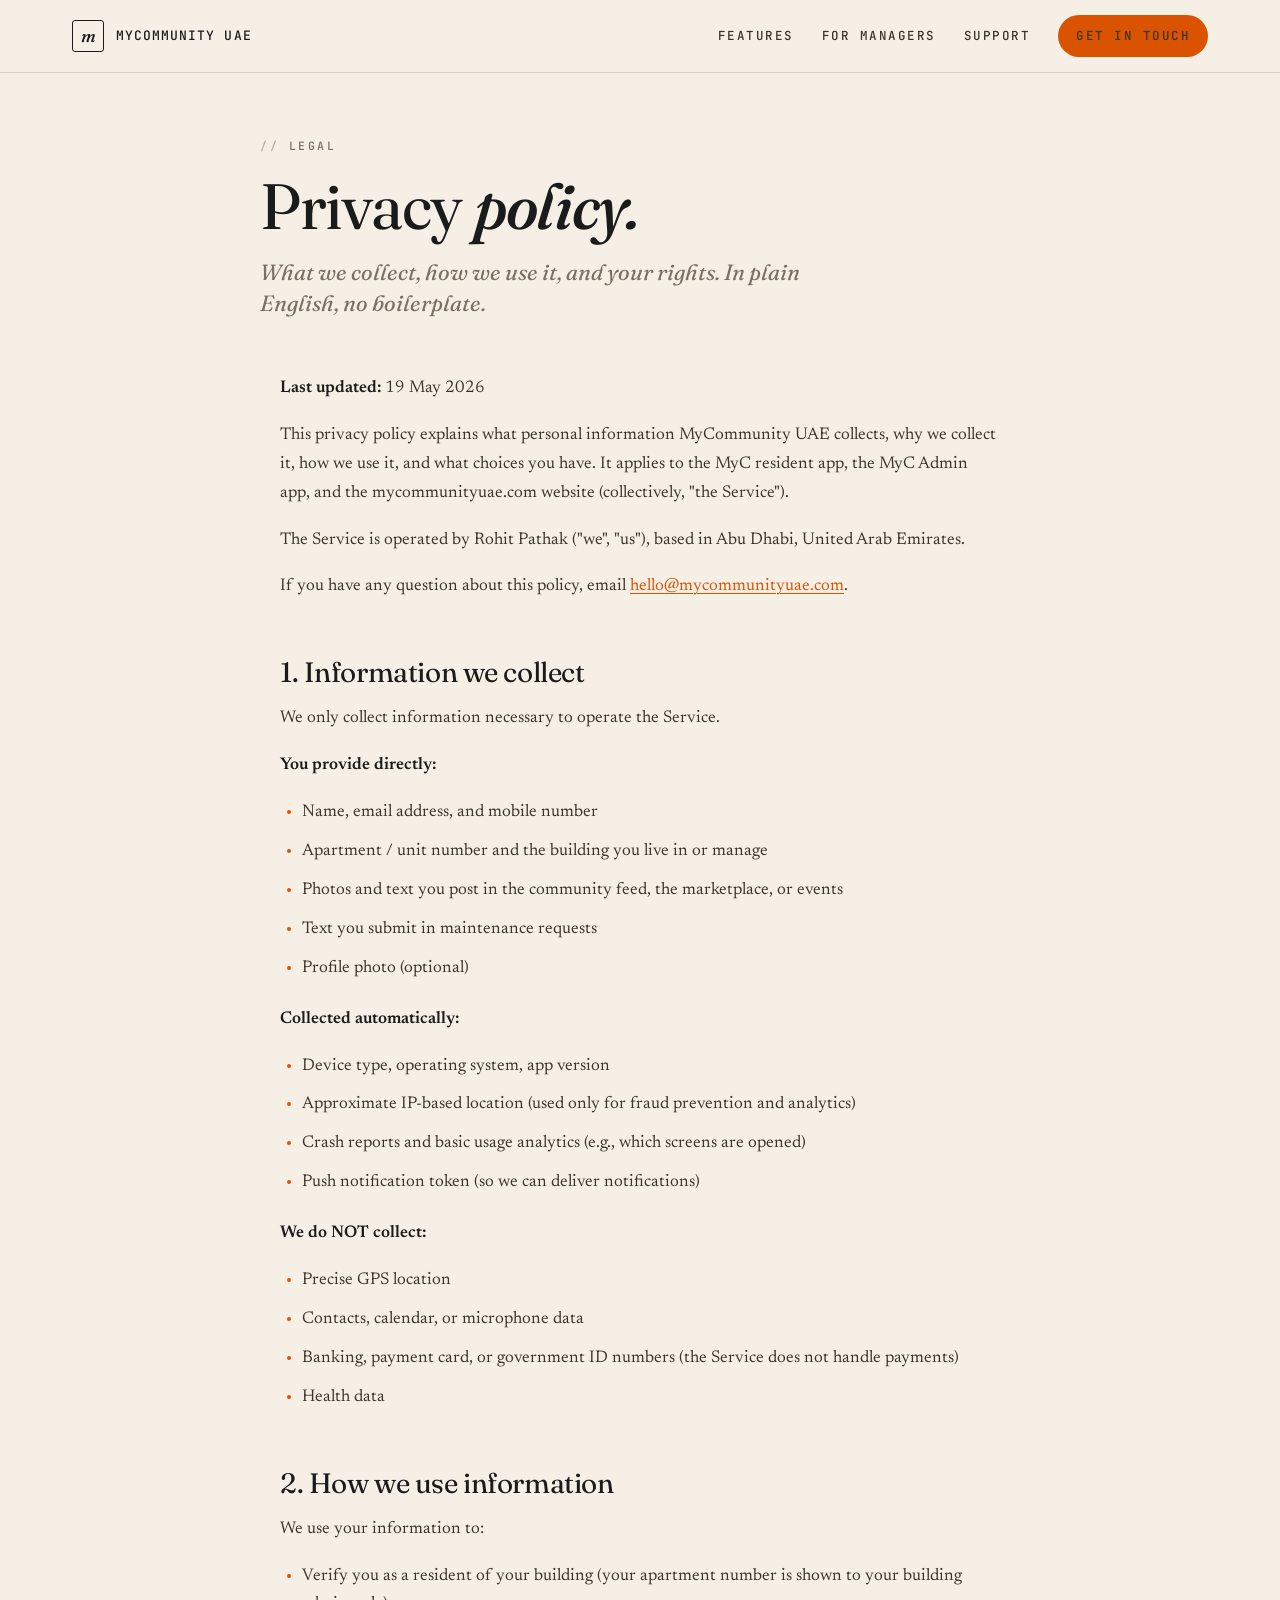
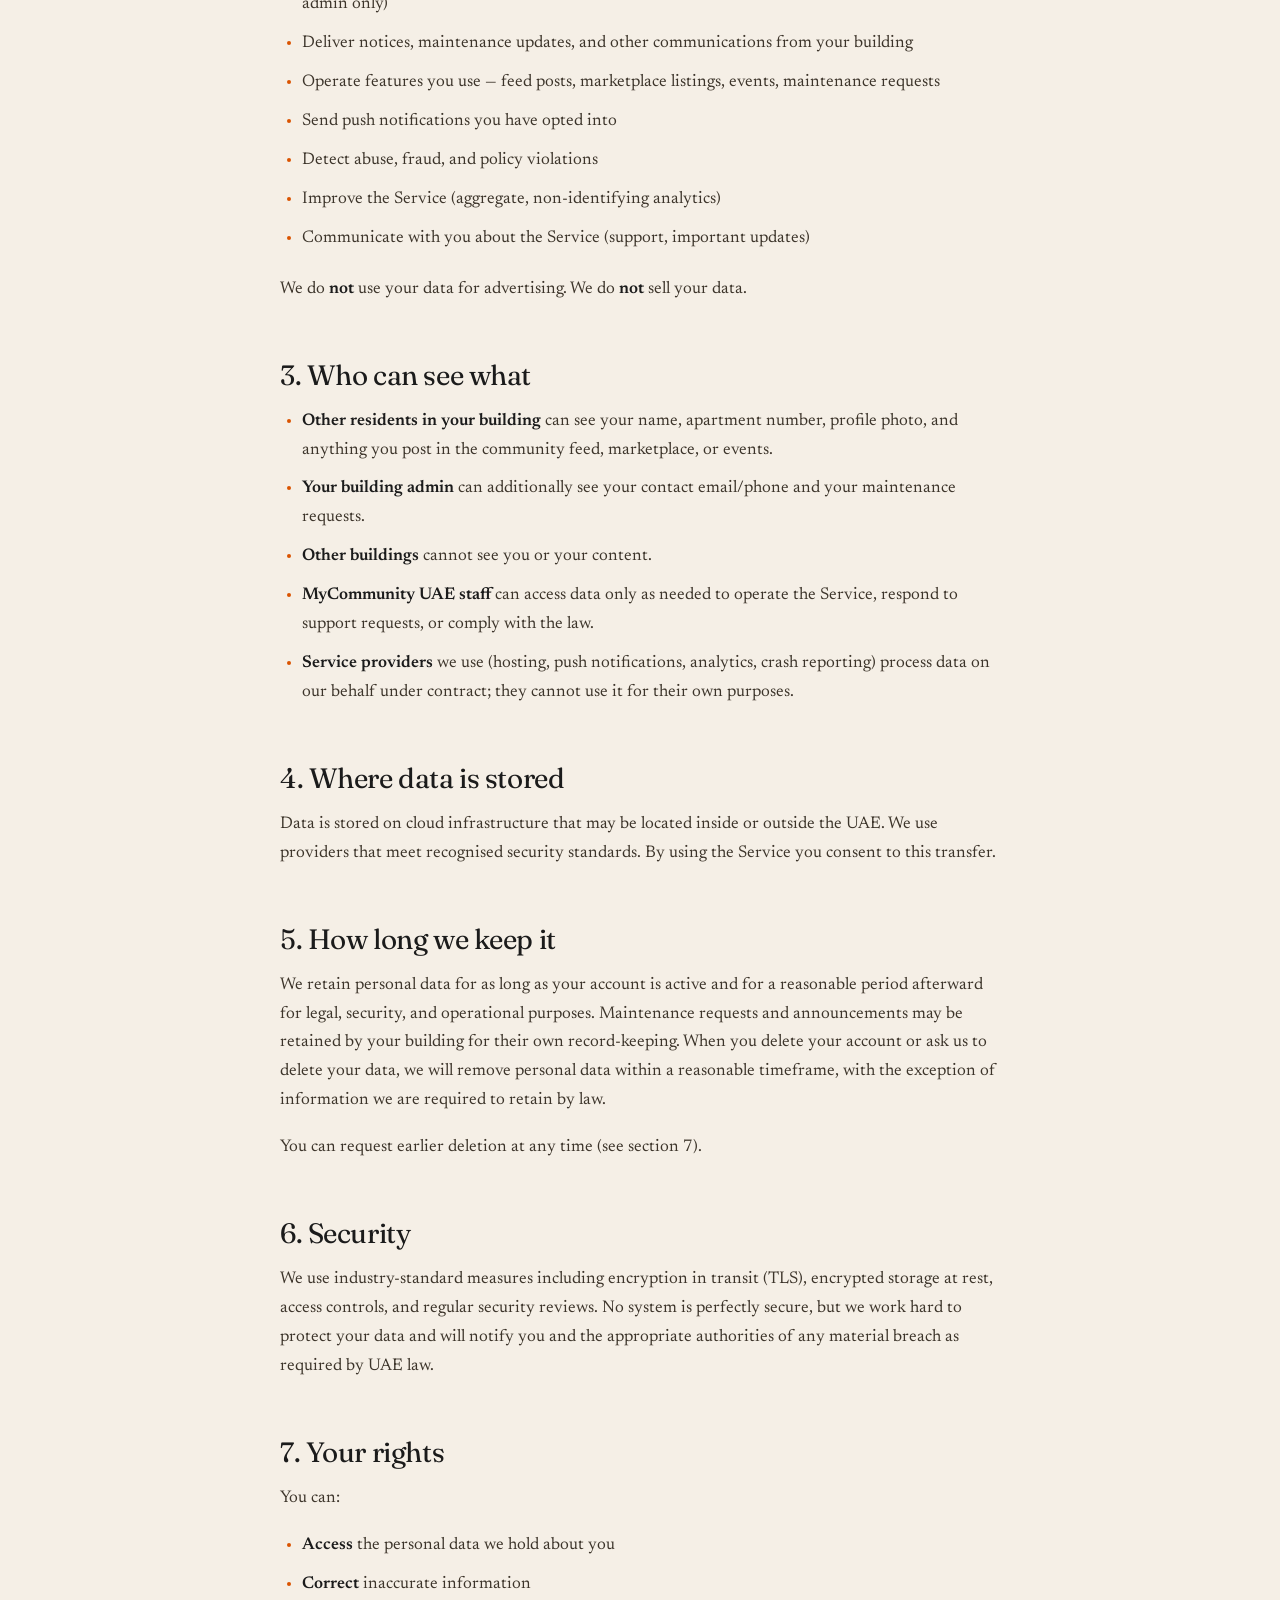
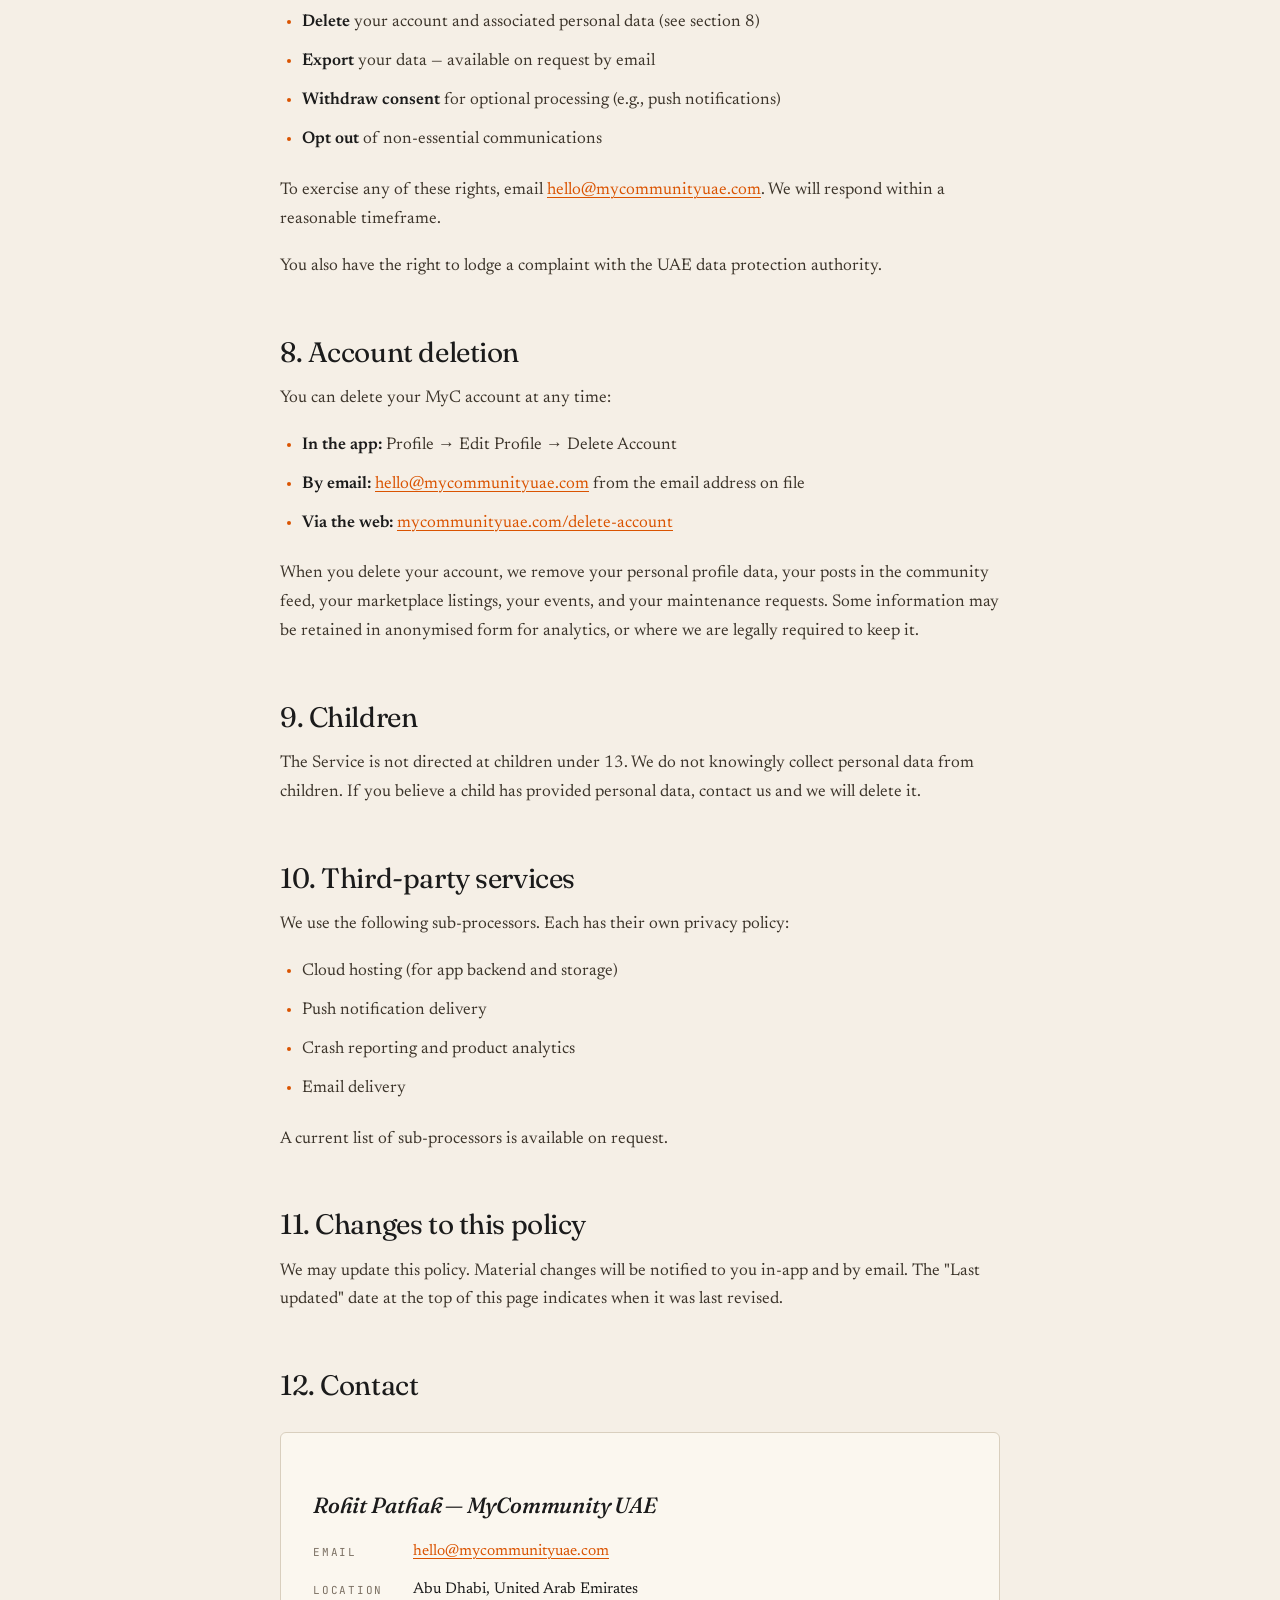
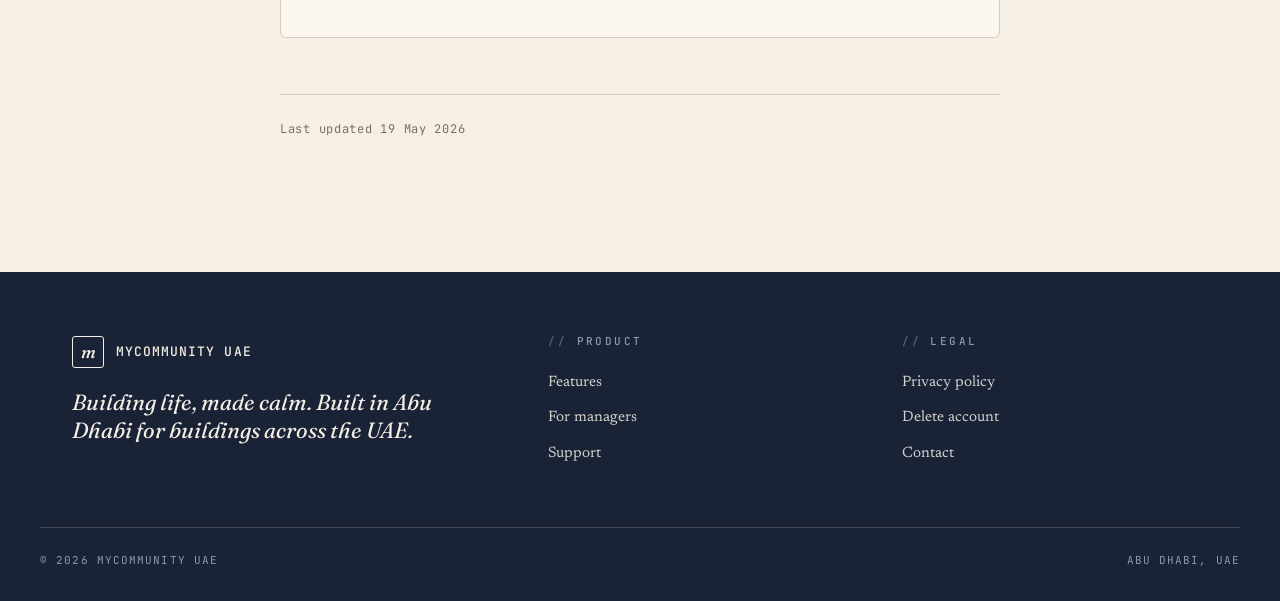
==== privacy.html @ 938ef139 "Initial MyCommunity UAE static site Co-authored-by: Cursor <cursoragent@cursor.com>" ====
<!doctype html>
<html lang="en">
<head>
<meta charset="utf-8">
<title>Privacy Policy — MyCommunity UAE</title>
<meta name="viewport" content="width=device-width,initial-scale=1">
<meta name="description" content="MyCommunity UAE privacy policy. What we collect, how we use it, and your rights.">
<link rel="icon" href="assets/icons/icon_resident.png">
<link rel="preconnect" href="https://fonts.googleapis.com">
<link rel="preconnect" href="https://fonts.gstatic.com" crossorigin>
<link href="https://fonts.googleapis.com/css2?family=Fraunces:ital,opsz,wght@0,9..144,400;0,9..144,500;0,9..144,600;1,9..144,400;1,9..144,500;1,9..144,600&family=Newsreader:ital,wght@0,400;0,500;0,600;1,400;1,500&family=JetBrains+Mono:wght@400;500;600;700&display=swap" rel="stylesheet">
<link rel="stylesheet" href="assets/styles.css">
</head>
<body>

<header class="site-header">
  <div class="wrap">
    <a href="/" class="brand">
      <div class="brand-mark"><em>m</em></div>
      <div class="brand-text">MyCommunity&nbsp;UAE</div>
    </a>
    <nav class="nav">
      <a href="/#features">Features</a>
      <a href="/#managers">For managers</a>
      <a href="/support.html">Support</a>
      <a href="mailto:hello@mycommunityuae.com" class="btn btn-primary">Get in touch</a>
    </nav>
  </div>
</header>

<main class="content-page">
  <div class="wrap">
    <div class="page-head">
      <div class="eyebrow">Legal</div>
      <h1>Privacy <em>policy.</em></h1>
      <p class="lede">What we collect, how we use it, and your rights. In plain English, no boilerplate.</p>
    </div>

    <article class="prose">
      <p><strong>Last updated:</strong> 19 May 2026</p>
      <p>This privacy policy explains what personal information MyCommunity UAE collects, why we collect it, how we use it, and what choices you have. It applies to the MyC resident app, the MyC Admin app, and the mycommunityuae.com website (collectively, "the Service").</p>
      <p>The Service is operated by Rohit Pathak ("we", "us"), based in Abu Dhabi, United Arab Emirates.</p>
      <p>If you have any question about this policy, email <a href="mailto:hello@mycommunityuae.com">hello@mycommunityuae.com</a>.</p>

      <h2>1. Information we collect</h2>
      <p>We only collect information necessary to operate the Service.</p>
      <p><strong>You provide directly:</strong></p>
      <ul>
        <li>Name, email address, and mobile number</li>
        <li>Apartment / unit number and the building you live in or manage</li>
        <li>Photos and text you post in the community feed, the marketplace, or events</li>
        <li>Text you submit in maintenance requests</li>
        <li>Profile photo (optional)</li>
      </ul>
      <p><strong>Collected automatically:</strong></p>
      <ul>
        <li>Device type, operating system, app version</li>
        <li>Approximate IP-based location (used only for fraud prevention and analytics)</li>
        <li>Crash reports and basic usage analytics (e.g., which screens are opened)</li>
        <li>Push notification token (so we can deliver notifications)</li>
      </ul>
      <p><strong>We do NOT collect:</strong></p>
      <ul>
        <li>Precise GPS location</li>
        <li>Contacts, calendar, or microphone data</li>
        <li>Banking, payment card, or government ID numbers (the Service does not handle payments)</li>
        <li>Health data</li>
      </ul>

      <h2>2. How we use information</h2>
      <p>We use your information to:</p>
      <ul>
        <li>Verify you as a resident of your building (your apartment number is shown to your building admin only)</li>
        <li>Deliver notices, maintenance updates, and other communications from your building</li>
        <li>Operate features you use — feed posts, marketplace listings, events, maintenance requests</li>
        <li>Send push notifications you have opted into</li>
        <li>Detect abuse, fraud, and policy violations</li>
        <li>Improve the Service (aggregate, non-identifying analytics)</li>
        <li>Communicate with you about the Service (support, important updates)</li>
      </ul>
      <p>We do <strong>not</strong> use your data for advertising. We do <strong>not</strong> sell your data.</p>

      <h2>3. Who can see what</h2>
      <ul>
        <li><strong>Other residents in your building</strong> can see your name, apartment number, profile photo, and anything you post in the community feed, marketplace, or events.</li>
        <li><strong>Your building admin</strong> can additionally see your contact email/phone and your maintenance requests.</li>
        <li><strong>Other buildings</strong> cannot see you or your content.</li>
        <li><strong>MyCommunity UAE staff</strong> can access data only as needed to operate the Service, respond to support requests, or comply with the law.</li>
        <li><strong>Service providers</strong> we use (hosting, push notifications, analytics, crash reporting) process data on our behalf under contract; they cannot use it for their own purposes.</li>
      </ul>

      <h2>4. Where data is stored</h2>
      <p>Data is stored on cloud infrastructure that may be located inside or outside the UAE. We use providers that meet recognised security standards. By using the Service you consent to this transfer.</p>

      <h2>5. How long we keep it</h2>
      <p>We retain personal data for as long as your account is active and for a reasonable period afterward for legal, security, and operational purposes. Maintenance requests and announcements may be retained by your building for their own record-keeping. When you delete your account or ask us to delete your data, we will remove personal data within a reasonable timeframe, with the exception of information we are required to retain by law.</p>
      <p>You can request earlier deletion at any time (see section 7).</p>

      <h2>6. Security</h2>
      <p>We use industry-standard measures including encryption in transit (TLS), encrypted storage at rest, access controls, and regular security reviews. No system is perfectly secure, but we work hard to protect your data and will notify you and the appropriate authorities of any material breach as required by UAE law.</p>

      <h2>7. Your rights</h2>
      <p>You can:</p>
      <ul>
        <li><strong>Access</strong> the personal data we hold about you</li>
        <li><strong>Correct</strong> inaccurate information</li>
        <li><strong>Delete</strong> your account and associated personal data (see section 8)</li>
        <li><strong>Export</strong> your data — available on request by email</li>
        <li><strong>Withdraw consent</strong> for optional processing (e.g., push notifications)</li>
        <li><strong>Opt out</strong> of non-essential communications</li>
      </ul>
      <p>To exercise any of these rights, email <a href="mailto:hello@mycommunityuae.com">hello@mycommunityuae.com</a>. We will respond within a reasonable timeframe.</p>
      <p>You also have the right to lodge a complaint with the UAE data protection authority.</p>

      <h2>8. Account deletion</h2>
      <p>You can delete your MyC account at any time:</p>
      <ul>
        <li><strong>In the app:</strong> Profile → Edit Profile → Delete Account</li>
        <li><strong>By email:</strong> <a href="mailto:hello@mycommunityuae.com">hello@mycommunityuae.com</a> from the email address on file</li>
        <li><strong>Via the web:</strong> <a href="/delete-account.html">mycommunityuae.com/delete-account</a></li>
      </ul>
      <p>When you delete your account, we remove your personal profile data, your posts in the community feed, your marketplace listings, your events, and your maintenance requests. Some information may be retained in anonymised form for analytics, or where we are legally required to keep it.</p>

      <h2>9. Children</h2>
      <p>The Service is not directed at children under 13. We do not knowingly collect personal data from children. If you believe a child has provided personal data, contact us and we will delete it.</p>

      <h2>10. Third-party services</h2>
      <p>We use the following sub-processors. Each has their own privacy policy:</p>
      <ul>
        <li>Cloud hosting (for app backend and storage)</li>
        <li>Push notification delivery</li>
        <li>Crash reporting and product analytics</li>
        <li>Email delivery</li>
      </ul>
      <p>A current list of sub-processors is available on request.</p>

      <h2>11. Changes to this policy</h2>
      <p>We may update this policy. Material changes will be notified to you in-app and by email. The "Last updated" date at the top of this page indicates when it was last revised.</p>

      <h2>12. Contact</h2>
      <div class="contact-card">
        <h3>Rohit Pathak — MyCommunity UAE</h3>
        <div class="row"><span class="lbl">Email</span><span class="val"><a href="mailto:hello@mycommunityuae.com">hello@mycommunityuae.com</a></span></div>
        <div class="row"><span class="lbl">Location</span><span class="val">Abu Dhabi, United Arab Emirates</span></div>
      </div>

      <div class="last-updated">Last updated 19 May 2026</div>
    </article>
  </div>
</main>

<footer class="site-footer">
  <div class="wrap">
    <div>
      <a href="/" class="footer-brand">
        <div class="brand-mark"><em>m</em></div>
        <div class="brand-text">MyCommunity&nbsp;UAE</div>
      </a>
      <p class="footer-tagline">Building life, made calm. Built in Abu Dhabi for buildings across the UAE.</p>
    </div>
    <div class="footer-col">
      <h4>Product</h4>
      <a href="/#features">Features</a>
      <a href="/#managers">For managers</a>
      <a href="/support.html">Support</a>
    </div>
    <div class="footer-col">
      <h4>Legal</h4>
      <a href="/privacy.html">Privacy policy</a>
      <a href="/delete-account.html">Delete account</a>
      <a href="mailto:hello@mycommunityuae.com">Contact</a>
    </div>
  </div>
  <div class="footer-bottom">
    <span>© 2026 MyCommunity UAE</span>
    <span>Abu Dhabi, UAE</span>
  </div>
</footer>

</body>
</html>
---- assets/styles.css ----
/* ================================================================
   MyCommunity UAE — Site Styles
   Editorial layout · Fraunces serif · JetBrains Mono accents
   ================================================================ */

:root {
  /* Brand palette (flyer-derived) */
  --navy:        #1A2336;
  --navy-2:      #232E48;
  --cream:       #F5EFE6;
  --cream-2:     #EFE7DA;
  --paper:       #FBF7EF;
  --ink:         #1B1B1B;
  --ink-2:       #3C342A;
  --muted:       #7A6F62;
  --muted-on-dk: #8E97AE;
  --rule:        #D9CFBE;
  --rule-on-dk:  rgba(245, 239, 230, 0.18);
  --accent:      #DA5300;
  --accent-2:    #B8472A;

  /* Typography */
  --serif:       'Fraunces', 'Newsreader', Georgia, serif;
  --serif-text:  'Newsreader', Georgia, serif;
  --mono:        'JetBrains Mono', 'IBM Plex Mono', ui-monospace, monospace;

  /* Layout */
  --max-w:       1200px;
  --gutter:      32px;

  /* Easing */
  --ease-out:    cubic-bezier(0.16, 1, 0.3, 1);
}

/* ----- Reset ----- */
*, *::before, *::after { box-sizing: border-box; }
html { -webkit-text-size-adjust: 100%; scroll-behavior: smooth; }
body {
  margin: 0;
  background: var(--cream);
  color: var(--ink);
  font-family: var(--serif-text);
  font-size: 17px;
  line-height: 1.55;
  -webkit-font-smoothing: antialiased;
  text-rendering: optimizeLegibility;
}
img { max-width: 100%; height: auto; display: block; }
a { color: inherit; }
button { font: inherit; cursor: pointer; }

/* ----- Type ----- */
.eyebrow {
  font-family: var(--mono);
  font-size: 11.5px;
  font-weight: 500;
  letter-spacing: 0.22em;
  text-transform: uppercase;
  color: var(--muted);
}
.eyebrow::before { content: '// '; opacity: 0.5; }
.eyebrow.on-dark { color: var(--muted-on-dk); }

h1, h2, h3, h4 {
  font-family: var(--serif);
  font-weight: 400;
  letter-spacing: -0.02em;
  line-height: 1.04;
  margin: 0;
  color: inherit;
}
h1 { font-size: clamp(48px, 6vw, 84px); }
h2 { font-size: clamp(36px, 4.5vw, 56px); }
h3 { font-size: clamp(22px, 2.4vw, 30px); letter-spacing: -0.01em; line-height: 1.15; }
h1 em, h2 em, h3 em { font-style: italic; font-weight: 500; }

p { margin: 0; }

/* ----- Container ----- */
.wrap {
  max-width: var(--max-w);
  margin: 0 auto;
  padding: 0 var(--gutter);
}

/* ================================================================
   HEADER
   ================================================================ */
.site-header {
  position: sticky; top: 0;
  z-index: 50;
  background: rgba(245, 239, 230, 0.88);
  backdrop-filter: saturate(180%) blur(14px);
  -webkit-backdrop-filter: saturate(180%) blur(14px);
  border-bottom: 0.5px solid var(--rule);
}
.site-header.on-dark {
  background: rgba(26, 35, 54, 0.88);
  border-bottom-color: var(--rule-on-dk);
}
.site-header .wrap {
  display: flex;
  align-items: center;
  height: 72px;
  gap: 28px;
}
.brand {
  display: flex; align-items: center; gap: 12px;
  text-decoration: none;
  color: var(--ink);
}
.site-header.on-dark .brand { color: var(--cream); }
.brand-mark {
  width: 32px; height: 32px;
  border: 1.4px solid currentColor;
  border-radius: 3px;
  display: flex; align-items: center; justify-content: center;
  font-family: var(--serif);
  font-style: italic;
  font-weight: 500;
  font-size: 17px;
}
.brand-text {
  font-family: var(--mono);
  font-size: 13px;
  font-weight: 500;
  letter-spacing: 0.08em;
  text-transform: uppercase;
}
.nav { margin-left: auto; display: flex; align-items: center; gap: 28px; }
.nav a {
  font-family: var(--mono);
  font-size: 12.5px;
  font-weight: 500;
  letter-spacing: 0.12em;
  text-transform: uppercase;
  color: var(--ink-2);
  text-decoration: none;
  transition: color 0.18s var(--ease-out);
}
.site-header.on-dark .nav a { color: var(--muted-on-dk); }
.nav a:hover { color: var(--accent); }

.btn {
  display: inline-flex; align-items: center; gap: 8px;
  font-family: var(--mono);
  font-size: 12px;
  font-weight: 500;
  letter-spacing: 0.16em;
  text-transform: uppercase;
  padding: 11px 18px;
  border-radius: 100px;
  text-decoration: none;
  transition: transform 0.18s var(--ease-out), background 0.18s var(--ease-out);
  border: none;
}
.btn-primary {
  background: var(--accent);
  color: var(--cream);
}
.btn-primary:hover { background: var(--accent-2); }
.btn-ghost {
  background: transparent;
  color: inherit;
  border: 1px solid currentColor;
}
.btn-ghost:hover { background: rgba(0,0,0,0.05); }
.btn:hover { transform: translateY(-1px); }

/* ================================================================
   FOOTER
   ================================================================ */
.site-footer {
  background: var(--navy);
  color: var(--cream);
  padding: 64px 0 32px;
  margin-top: 100px;
}
.site-footer .wrap {
  display: grid;
  grid-template-columns: 1.4fr 1fr 1fr;
  gap: 48px;
  align-items: flex-start;
}
.footer-brand {
  display: flex; align-items: center; gap: 12px;
  color: var(--cream);
  text-decoration: none;
  margin-bottom: 20px;
}
.footer-tagline {
  font-family: var(--serif);
  font-style: italic;
  font-size: 22px;
  line-height: 1.3;
  color: var(--cream);
  max-width: 360px;
  margin: 0 0 24px;
}
.footer-col h4 {
  font-family: var(--mono);
  font-size: 11px;
  font-weight: 500;
  letter-spacing: 0.22em;
  text-transform: uppercase;
  color: var(--muted-on-dk);
  margin: 0 0 18px;
}
.footer-col h4::before { content: '// '; opacity: 0.55; }
.footer-col a {
  display: block;
  font-family: var(--serif-text);
  font-size: 15px;
  color: var(--cream);
  text-decoration: none;
  padding: 6px 0;
  opacity: 0.85;
  transition: opacity 0.18s var(--ease-out), color 0.18s var(--ease-out);
}
.footer-col a:hover { opacity: 1; color: var(--accent); }
.footer-bottom {
  border-top: 0.5px solid var(--rule-on-dk);
  margin: 56px var(--gutter) 0;
  padding: 24px 0 0;
  display: flex;
  justify-content: space-between;
  font-family: var(--mono);
  font-size: 11px;
  letter-spacing: 0.1em;
  color: var(--muted-on-dk);
  text-transform: uppercase;
  max-width: var(--max-w);
  margin-left: auto;
  margin-right: auto;
}

/* ================================================================
   CONTENT PAGES (privacy, support, delete-account)
   ================================================================ */
.content-page {
  padding: 64px 0 32px;
}
.content-page .page-head {
  max-width: 760px;
  margin: 0 auto 56px;
  text-align: left;
}
.content-page .page-head .eyebrow { display: block; margin-bottom: 18px; }
.content-page h1 {
  font-size: clamp(40px, 5vw, 64px);
}
.content-page .page-head .lede {
  font-family: var(--serif);
  font-style: italic;
  font-size: 22px;
  line-height: 1.4;
  color: var(--muted);
  margin-top: 18px;
  max-width: 620px;
}

.prose {
  max-width: 720px;
  margin: 0 auto;
  font-size: 17px;
  line-height: 1.7;
  color: var(--ink-2);
}
.prose h2 {
  font-family: var(--serif);
  font-size: 28px;
  letter-spacing: -0.015em;
  margin: 56px 0 18px;
  color: var(--ink);
}
.prose h2:first-child { margin-top: 0; }
.prose h3 {
  font-family: var(--serif);
  font-size: 20px;
  font-weight: 500;
  margin: 32px 0 12px;
  color: var(--ink);
}
.prose p { margin: 0 0 18px; }
.prose strong { color: var(--ink); font-weight: 600; }
.prose ul { margin: 0 0 22px; padding-left: 22px; }
.prose ul li { margin-bottom: 10px; }
.prose ul li::marker { color: var(--accent); }
.prose a { color: var(--accent); text-decoration: underline; text-decoration-thickness: 1px; text-underline-offset: 3px; }
.prose a:hover { color: var(--accent-2); }
.prose hr {
  border: none;
  border-top: 0.5px solid var(--rule);
  margin: 56px 0;
}
.prose .last-updated {
  font-family: var(--mono);
  font-size: 12px;
  letter-spacing: 0.06em;
  color: var(--muted);
  margin-top: 56px;
  padding-top: 24px;
  border-top: 0.5px solid var(--rule);
}

.contact-card {
  background: var(--paper);
  border: 0.5px solid var(--rule);
  border-radius: 6px;
  padding: 28px 32px;
  margin: 32px 0;
}
.contact-card h3 {
  font-family: var(--serif);
  font-style: italic;
  font-size: 22px;
  margin-bottom: 14px;
  color: var(--ink);
}
.contact-card .row {
  display: flex;
  padding: 6px 0;
  font-size: 15.5px;
}
.contact-card .row .lbl {
  font-family: var(--mono);
  font-size: 11px;
  letter-spacing: 0.16em;
  text-transform: uppercase;
  color: var(--muted);
  width: 100px;
  flex-shrink: 0;
  padding-top: 4px;
}
.contact-card .row .val { color: var(--ink); }

/* ================================================================
   RESPONSIVE
   ================================================================ */
@media (max-width: 860px) {
  :root { --gutter: 22px; }
  .nav { gap: 18px; }
  .nav a:not(.btn) { display: none; }
  .site-footer .wrap {
    grid-template-columns: 1fr;
    gap: 40px;
  }
  .footer-bottom {
    flex-direction: column;
    gap: 8px;
  }
}
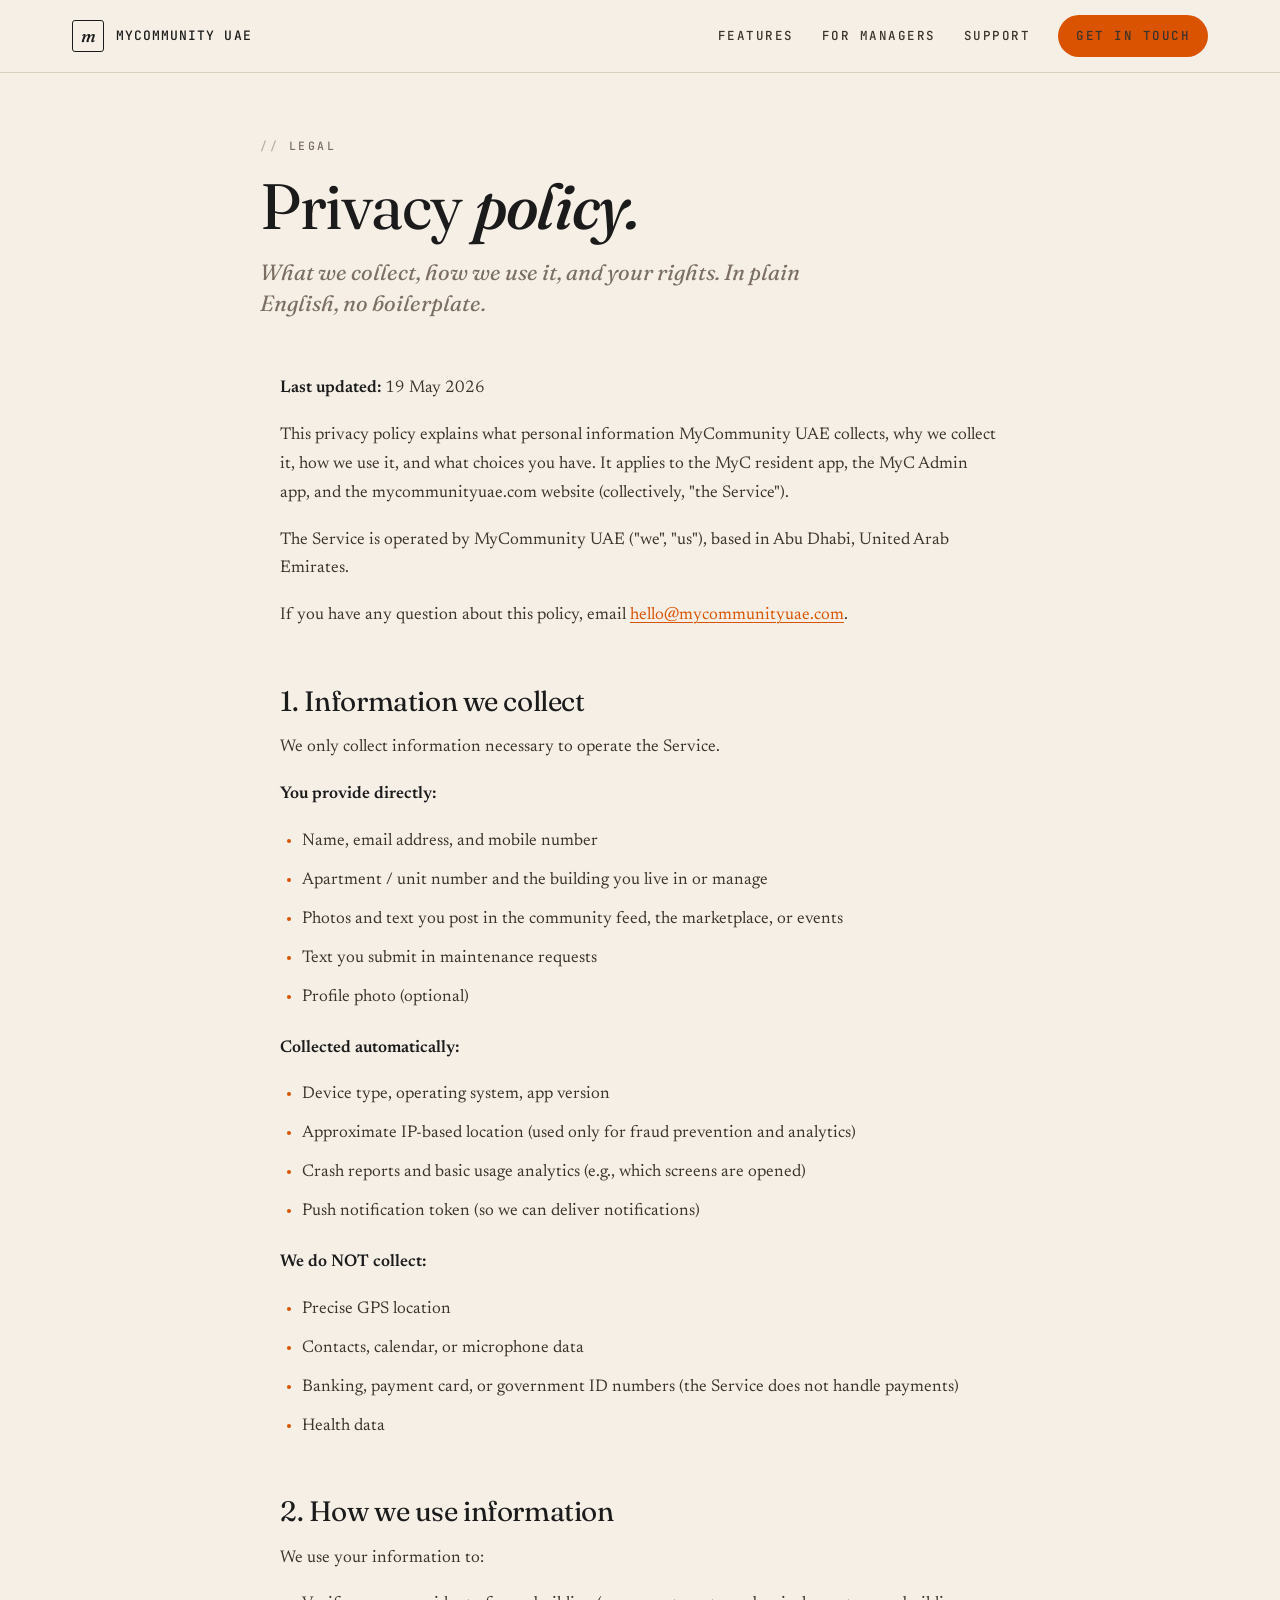
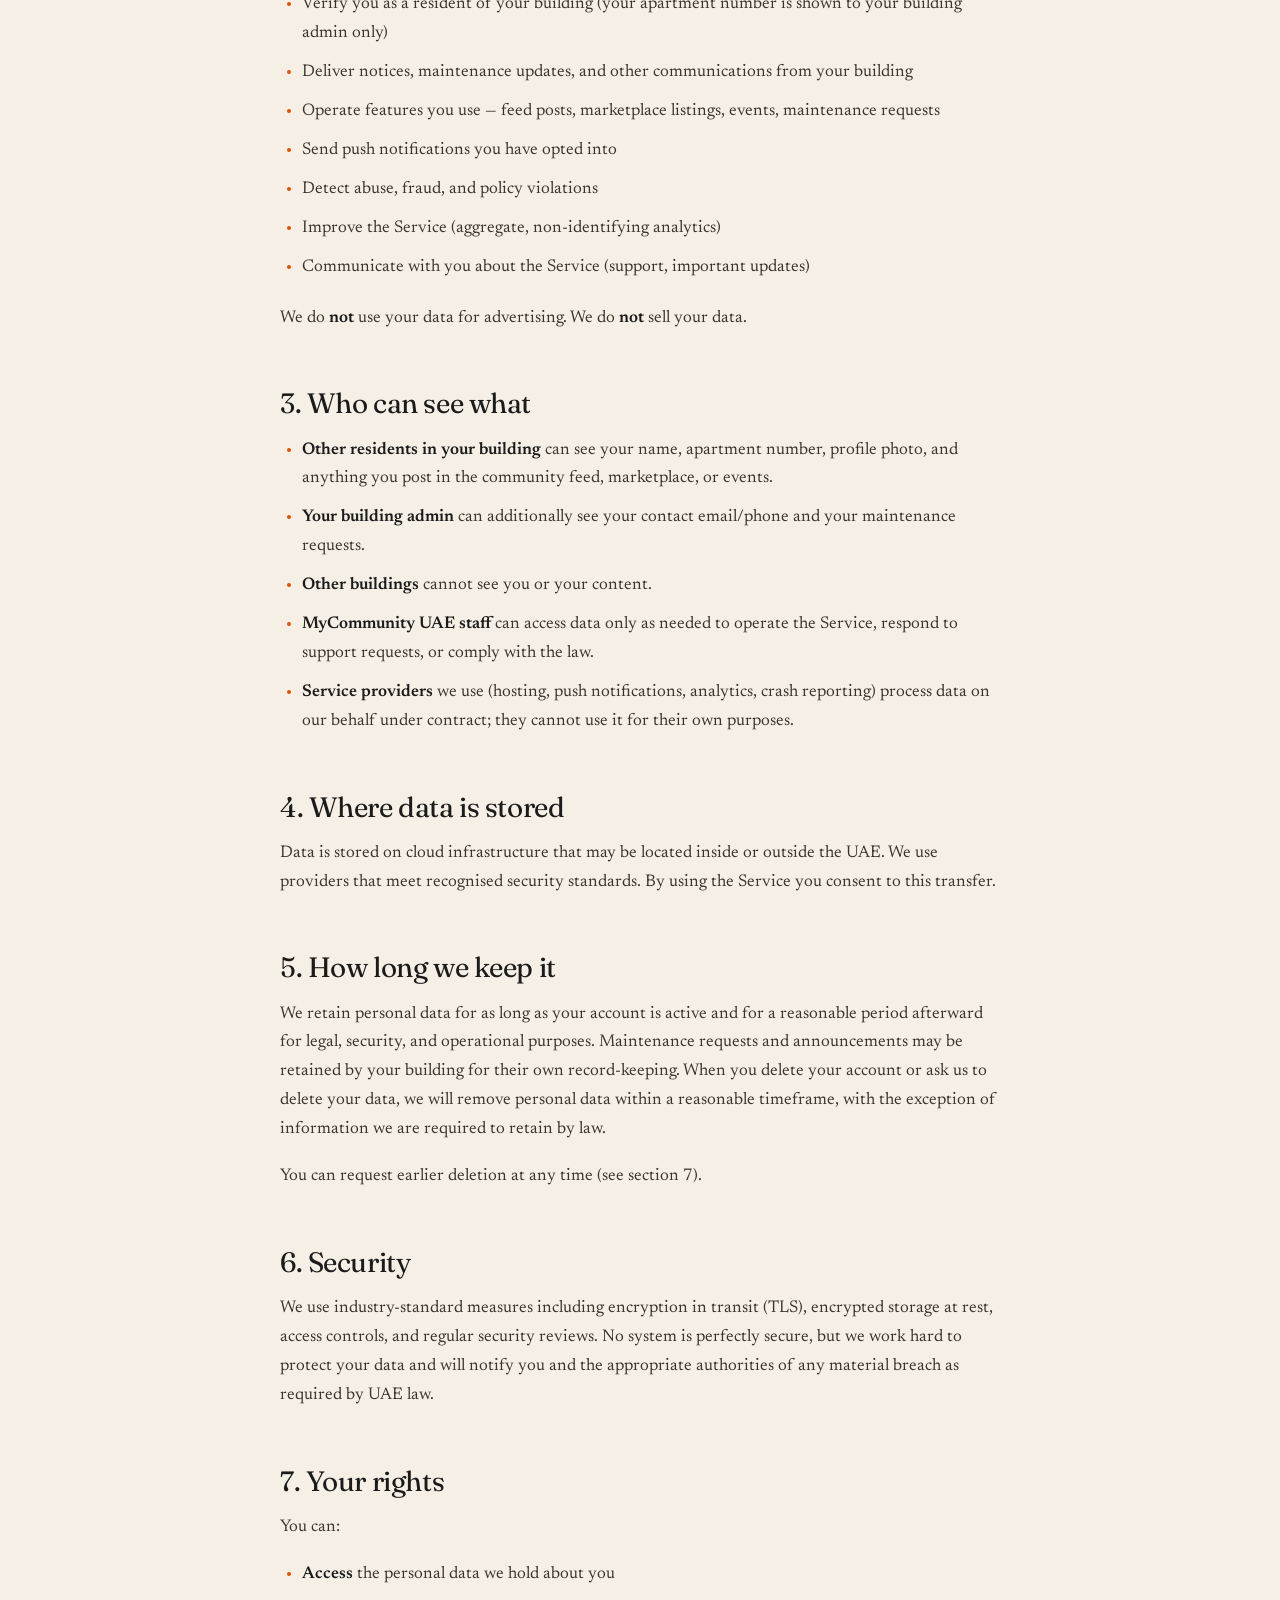
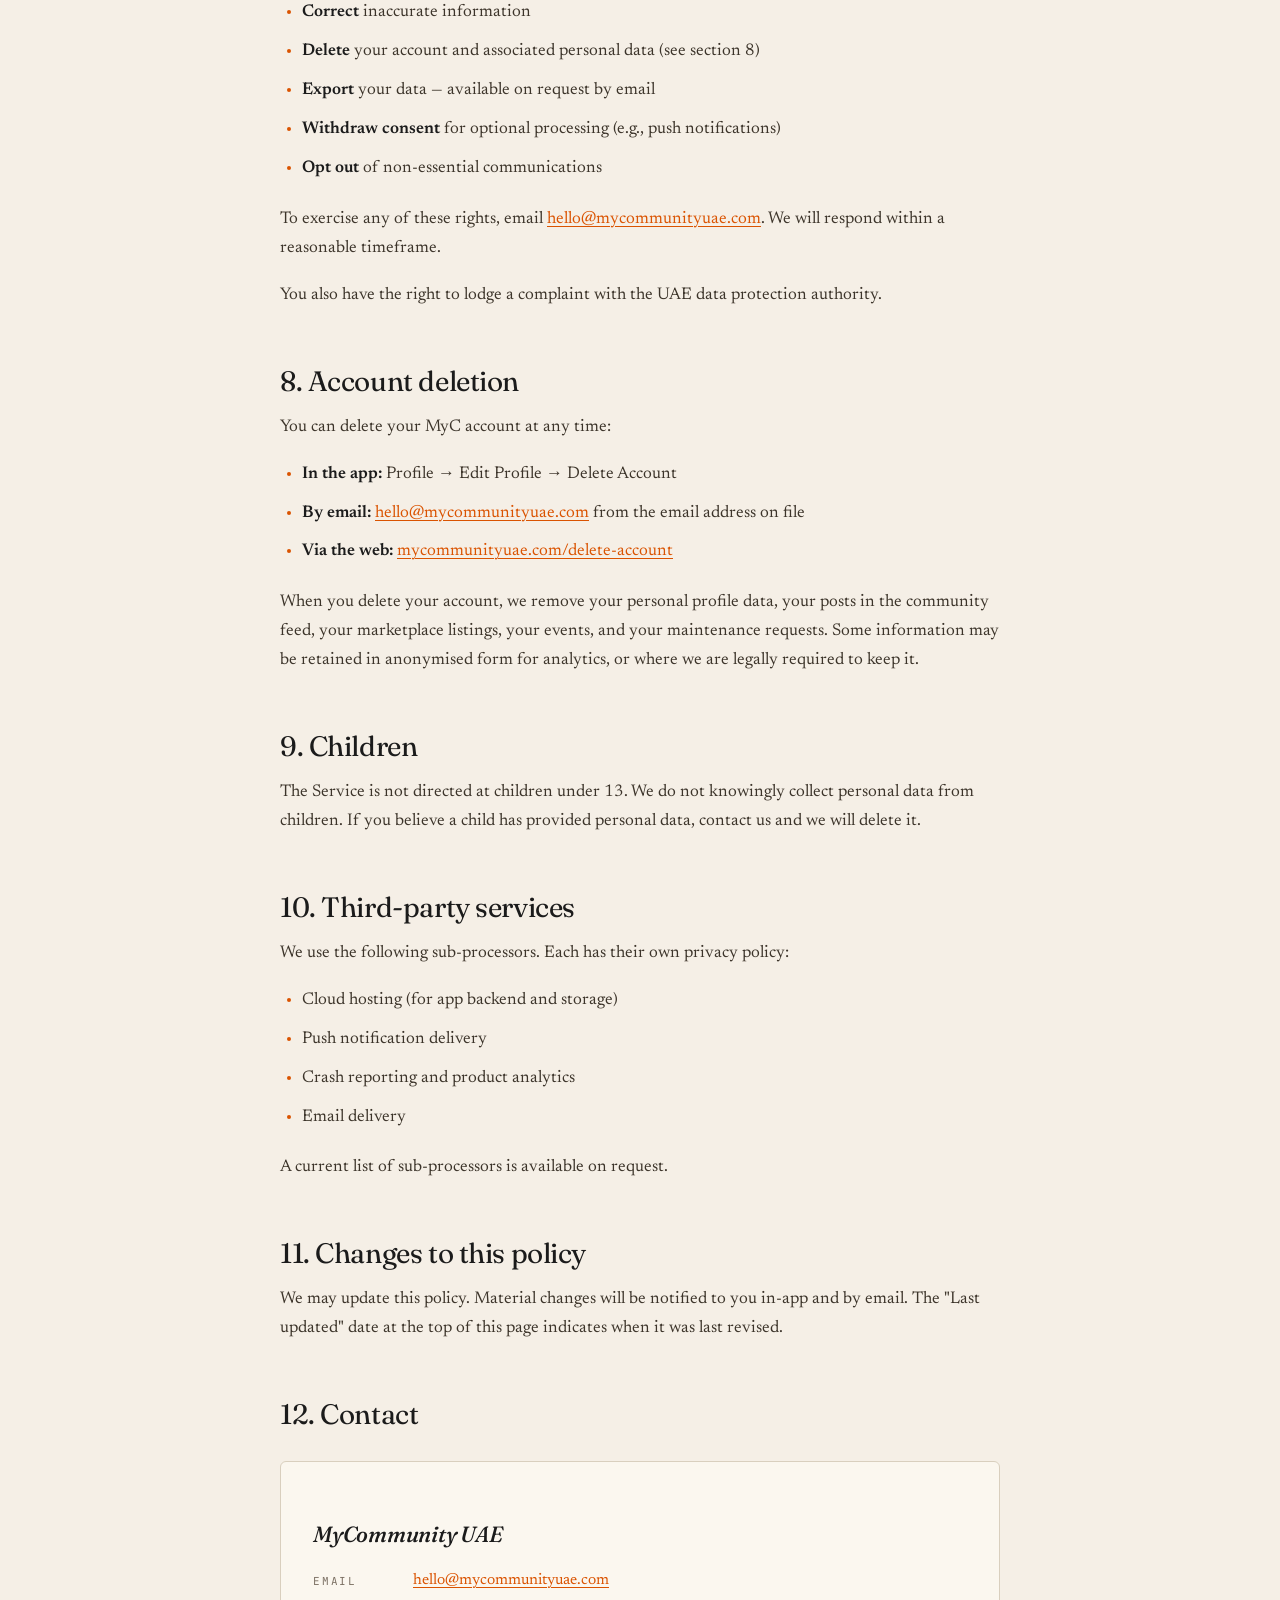
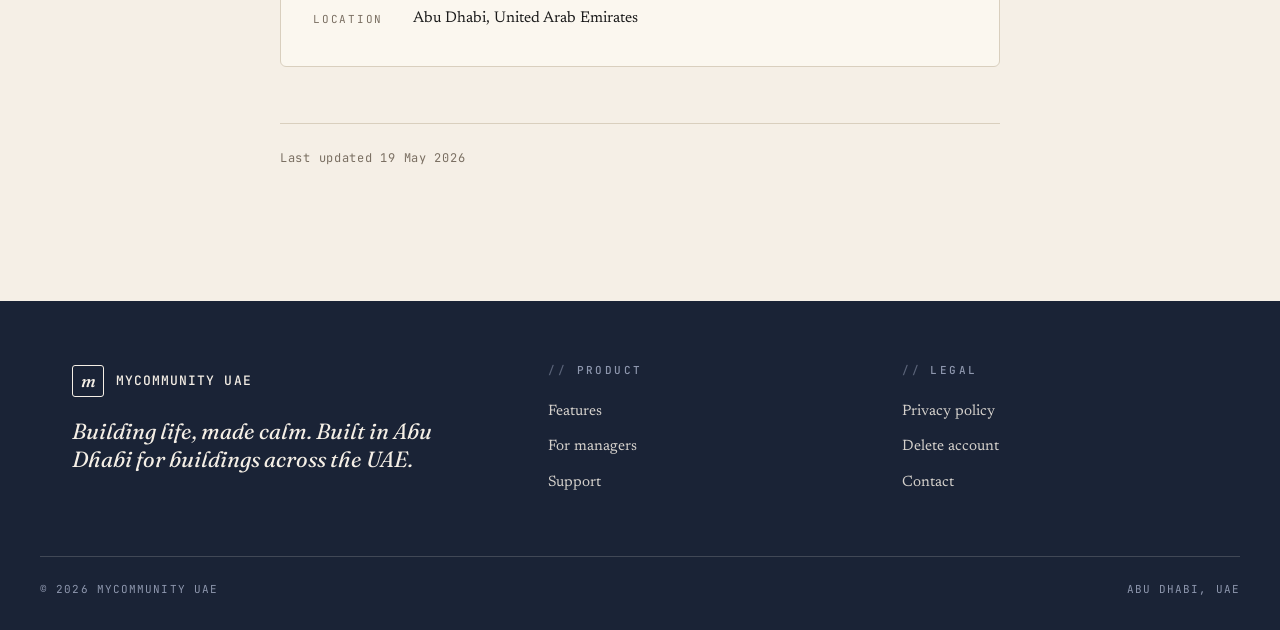
==== commit 7fff2ade: "Update privacy policy operator to MyCommunity UAE Replace personal name with brand in intro and cont" ====
--- a/privacy.html
+++ b/privacy.html
@@ -39,7 +39,7 @@
     <article class="prose">
       <p><strong>Last updated:</strong> 19 May 2026</p>
       <p>This privacy policy explains what personal information MyCommunity UAE collects, why we collect it, how we use it, and what choices you have. It applies to the MyC resident app, the MyC Admin app, and the mycommunityuae.com website (collectively, "the Service").</p>
-      <p>The Service is operated by Rohit Pathak ("we", "us"), based in Abu Dhabi, United Arab Emirates.</p>
+      <p>The Service is operated by MyCommunity UAE ("we", "us"), based in Abu Dhabi, United Arab Emirates.</p>
       <p>If you have any question about this policy, email <a href="mailto:hello@mycommunityuae.com">hello@mycommunityuae.com</a>.</p>
 
       <h2>1. Information we collect</h2>
@@ -139,7 +139,7 @@
 
       <h2>12. Contact</h2>
       <div class="contact-card">
-        <h3>Rohit Pathak — MyCommunity UAE</h3>
+        <h3>MyCommunity UAE</h3>
         <div class="row"><span class="lbl">Email</span><span class="val"><a href="mailto:hello@mycommunityuae.com">hello@mycommunityuae.com</a></span></div>
         <div class="row"><span class="lbl">Location</span><span class="val">Abu Dhabi, United Arab Emirates</span></div>
       </div>
